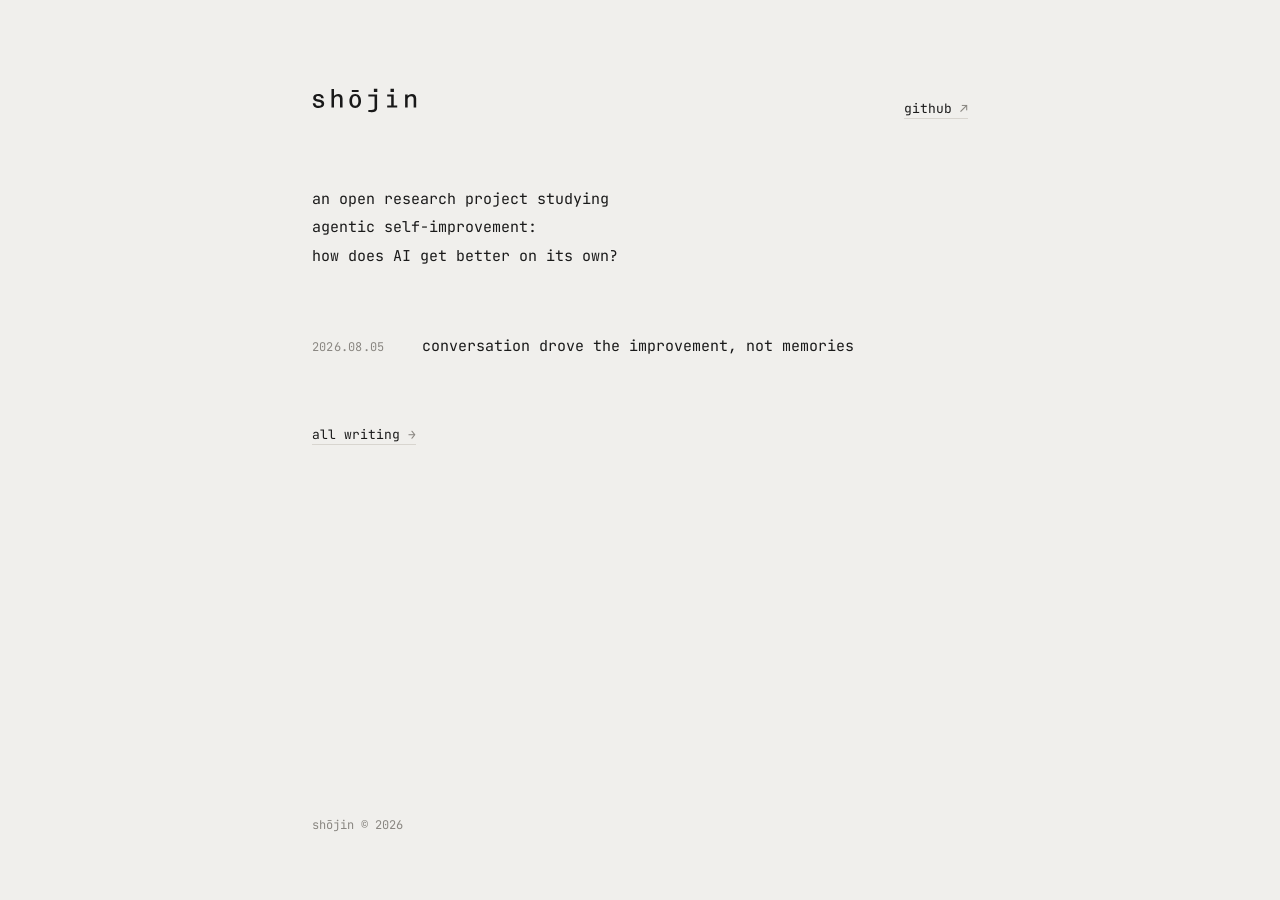
==== index.html @ 6f2c9afb "Replace the wordmark text with the shojin logo SVGs Outlined vector versions of Andrew's Illustrator" ====
<!DOCTYPE html>
<html lang="en">
<head>
<meta charset="utf-8">
<meta name="viewport" content="width=device-width, initial-scale=1">
<title>shōjin</title>
<meta name="description" content="An open research project studying agentic self-improvement: how do AI agents autonomously get better?">
<link rel="preconnect" href="https://fonts.googleapis.com">
<link rel="preconnect" href="https://fonts.gstatic.com" crossorigin>
<link rel="stylesheet" href="https://fonts.googleapis.com/css2?family=JetBrains+Mono:wght@400;700&display=swap">
<link rel="stylesheet" href="style.css?v=4">
</head>
<body>
<div class="page">

  <header>
    <a class="wordmark" href="/"><picture><source srcset="/assets/shojin_dark.svg" media="(prefers-color-scheme: dark)"><img src="/assets/shojin_light.svg" alt="sh&#333;jin"></picture></a>
    <nav><a href="https://github.com/shojin-lab">github <span class="arr">↗</span></a></nav>
  </header>

  <p class="statement">an open research project studying<br>
  agentic self-improvement:<br>
  how does AI get better on its own?</p>

  <ul class="log">
    <li><span class="date">2026.08.05</span><a href="/blog/claude-code-improved-through-conversation-not-memories/">conversation drove the improvement, not memories</a></li>
  </ul>

  <p class="more"><a href="/writing/">all writing <span class="arr">→</span></a></p>

  <footer>shōjin © 2026</footer>

</div>
</body>
</html>
---- style.css ----
/* shōjin — 12a home, 12b archive. Monospace, one statement, a dated log. */
:root {
  --ink: #1a1a1a;
  --paper: #f0efec;
  --muted: #8a8782;
  --rule: #d8d5cf;
}
@media (prefers-color-scheme: dark) {
  :root { --ink: #e8e6e1; --paper: #141413; --muted: #85817a; --rule: #2e2c29; }
}
* { box-sizing: border-box; }
html { -webkit-text-size-adjust: 100%; }
body {
  margin: 0;
  background: var(--paper);
  color: var(--ink);
  font: 15px/1.65 "JetBrains Mono", ui-monospace, "SF Mono", SFMono-Regular, Menlo, Consolas, monospace;
  font-variant-ligatures: none;
}
.page {
  max-width: 720px;
  margin: 0 auto;
  padding: 88px 32px 64px;
  min-height: 100vh;  /* fallback for browsers without dvh */
  min-height: 100dvh;
  display: flex;
  flex-direction: column;
}
header {
  display: flex;
  align-items: baseline;
  justify-content: space-between;
  gap: 24px;
}
.wordmark {
  font-size: 26px;
  font-weight: 700;
  letter-spacing: -0.01em;
  color: var(--ink);
  text-decoration: none;
}
.wordmark img {
  height: 25px;
  width: auto;
  display: block;
}
nav a, .more a {
  font-size: 13px;
  color: var(--ink);
  text-decoration: none;
  border-bottom: 1px solid var(--rule);
  padding-bottom: 1px;
}
nav a:hover, .more a:hover, .log a:hover { border-bottom-color: var(--ink); }
.arr { color: var(--muted); }

.statement {
  margin: 64px 0 0;
  font-size: 15px;
  line-height: 1.9;
}

.log {
  list-style: none;
  margin: 64px 0 0;
  padding: 0;
}
.log li {
  display: flex;
  gap: 28px;
  align-items: baseline;
  margin-bottom: 18px;
}
.log .date {
  flex: none;
  width: 82px;
  font-size: 12px;
  color: var(--muted);
  letter-spacing: 0.02em;
}
.log a {
  color: var(--ink);
  text-decoration: none;
  border-bottom: 1px solid transparent;
}
.archive { margin-top: 88px; }
.archive .date { width: 52px; }
.archive .year {
  display: block;
  font-size: 12px;
  color: var(--muted);
  margin: 40px 0 22px;
}
.archive .year:first-child { margin-top: 0; }

.more { margin: 44px 0 0; }
footer {
  margin-top: auto;   /* sticky: pushed to the bottom of .page */
  padding-top: 120px; /* keeps the gap above it when content is tall */
  font-size: 12px;
  color: var(--muted);
}

@media (max-width: 620px) {
  .page { padding: 56px 22px 48px; }
  .log li { flex-direction: column; gap: 2px; margin-bottom: 22px; }
  .log .date, .archive .date { width: auto; }
  footer { padding-top: 80px; }
}
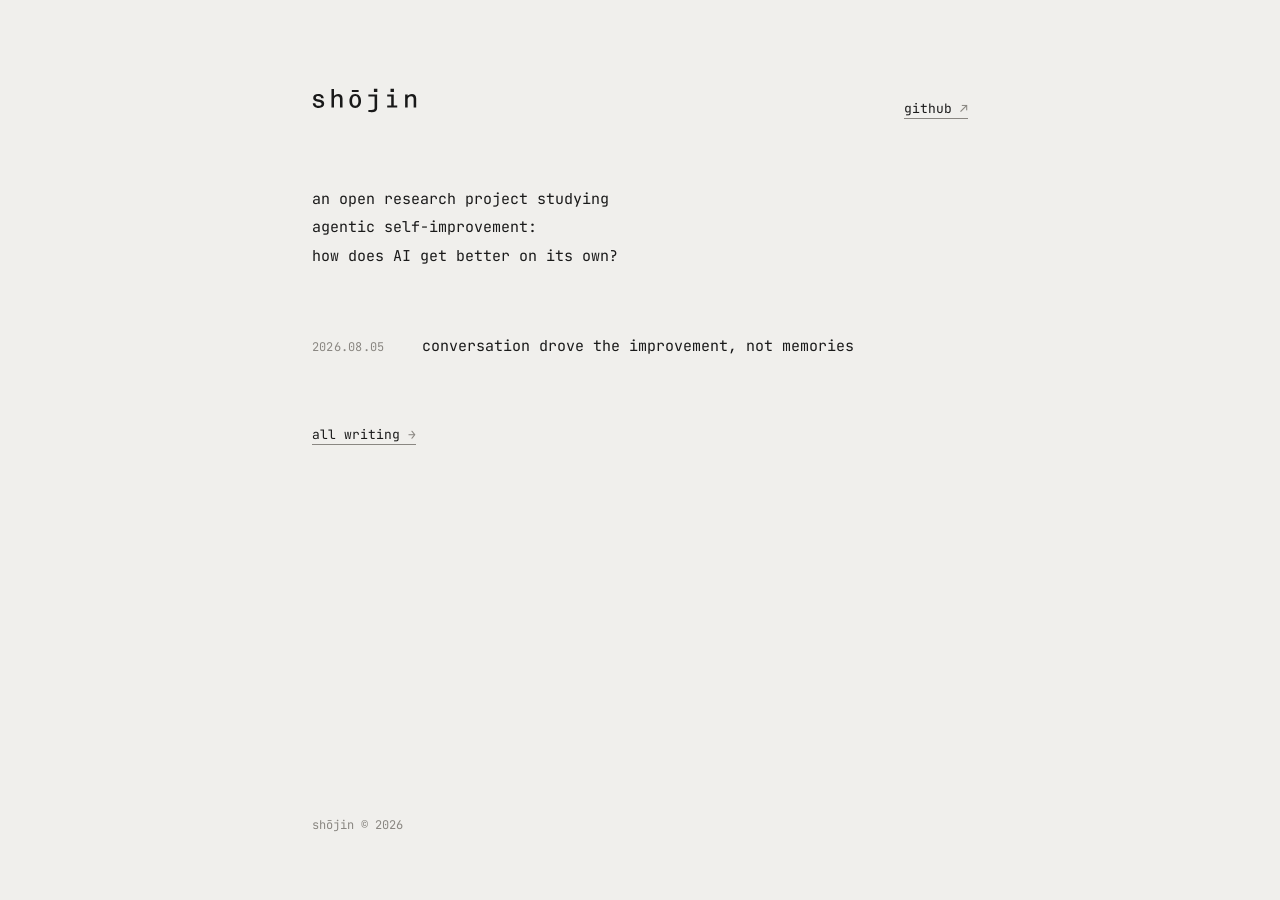
==== commit 82397c8c: "Links: carry the underline in --muted so it reads The link underline was a 1px line in --rule, which" ====
--- a/index.html
+++ b/index.html
@@ -8,7 +8,7 @@
 <link rel="preconnect" href="https://fonts.googleapis.com">
 <link rel="preconnect" href="https://fonts.gstatic.com" crossorigin>
 <link rel="stylesheet" href="https://fonts.googleapis.com/css2?family=JetBrains+Mono:wght@400;700&display=swap">
-<link rel="stylesheet" href="style.css?v=4">
+<link rel="stylesheet" href="style.css?v=5">
 </head>
 <body>
 <div class="page">
--- a/style.css
+++ b/style.css
@@ -44,11 +44,14 @@
   width: auto;
   display: block;
 }
+/* The underline is a hairline, but it carries --muted rather than --rule: --rule is a
+   hairline against the paper (1.3:1) and reads as nothing, while --muted is the tone the
+   dates and the footer already use, so a link is as legible as a datestamp. */
 nav a, .more a {
   font-size: 13px;
   color: var(--ink);
   text-decoration: none;
-  border-bottom: 1px solid var(--rule);
+  border-bottom: 1px solid var(--muted);
   padding-bottom: 1px;
 }
 nav a:hover, .more a:hover, .log a:hover { border-bottom-color: var(--ink); }
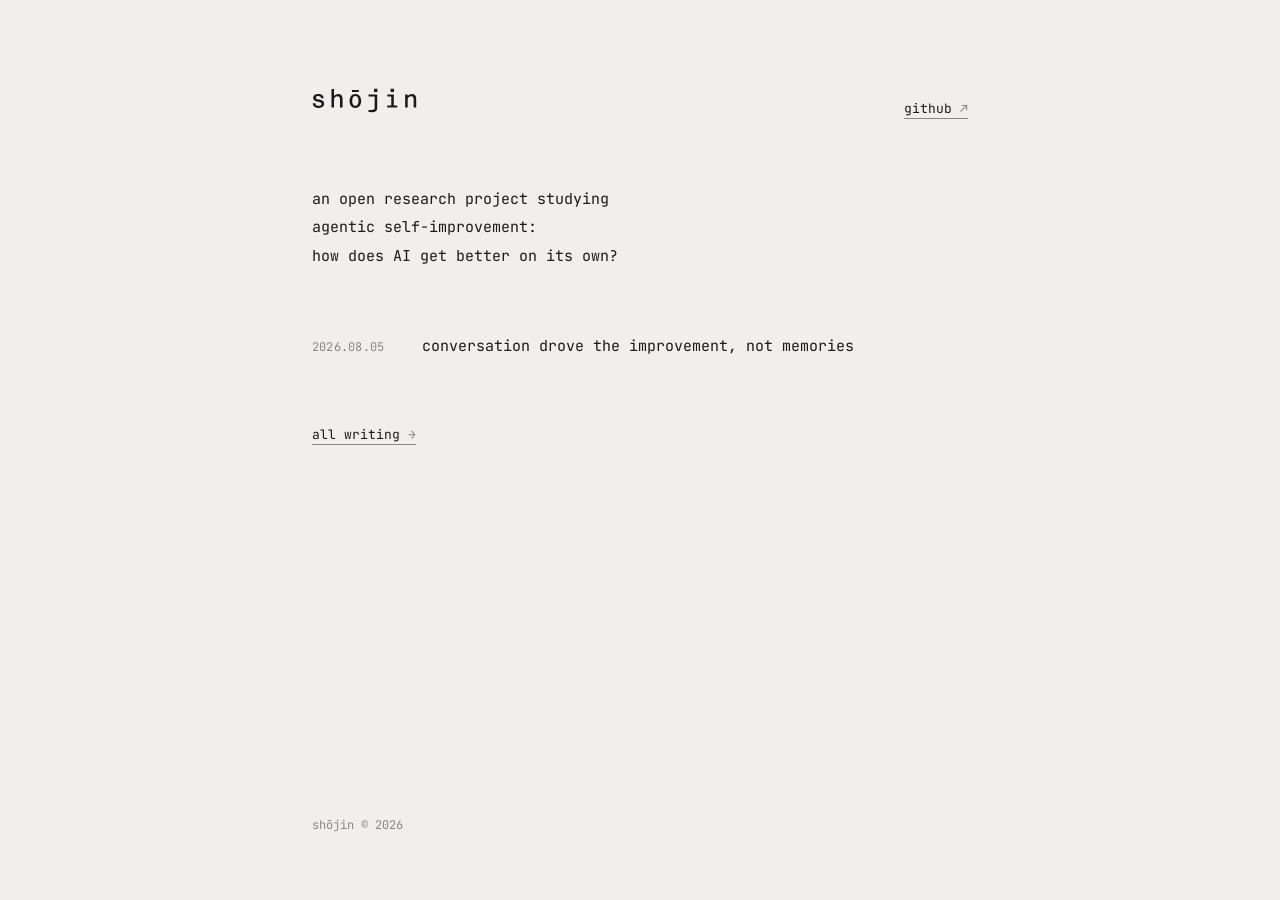
==== commit 75362814: "Social preview: og and twitter tags with the square dark mark Co-Authored-By: Claude Fable 5 <norepl" ====
--- a/index.html
+++ b/index.html
@@ -3,6 +3,15 @@
 <head>
 <meta charset="utf-8">
 <meta name="viewport" content="width=device-width, initial-scale=1">
+<meta property="og:site_name" content="sh&#333;jin">
+<meta property="og:type" content="website">
+<meta property="og:title" content="sh&#333;jin">
+<meta property="og:description" content="An open research project studying agentic self-improvement: how do AI agents autonomously get better?">
+<meta property="og:url" content="https://shojin.dev/">
+<meta property="og:image" content="https://shojin.dev/assets/shojin_social.png">
+<meta property="og:image:width" content="750">
+<meta property="og:image:height" content="750">
+<meta name="twitter:card" content="summary">
 <title>shōjin</title>
 <meta name="description" content="An open research project studying agentic self-improvement: how do AI agents autonomously get better?">
 <link rel="preconnect" href="https://fonts.googleapis.com">
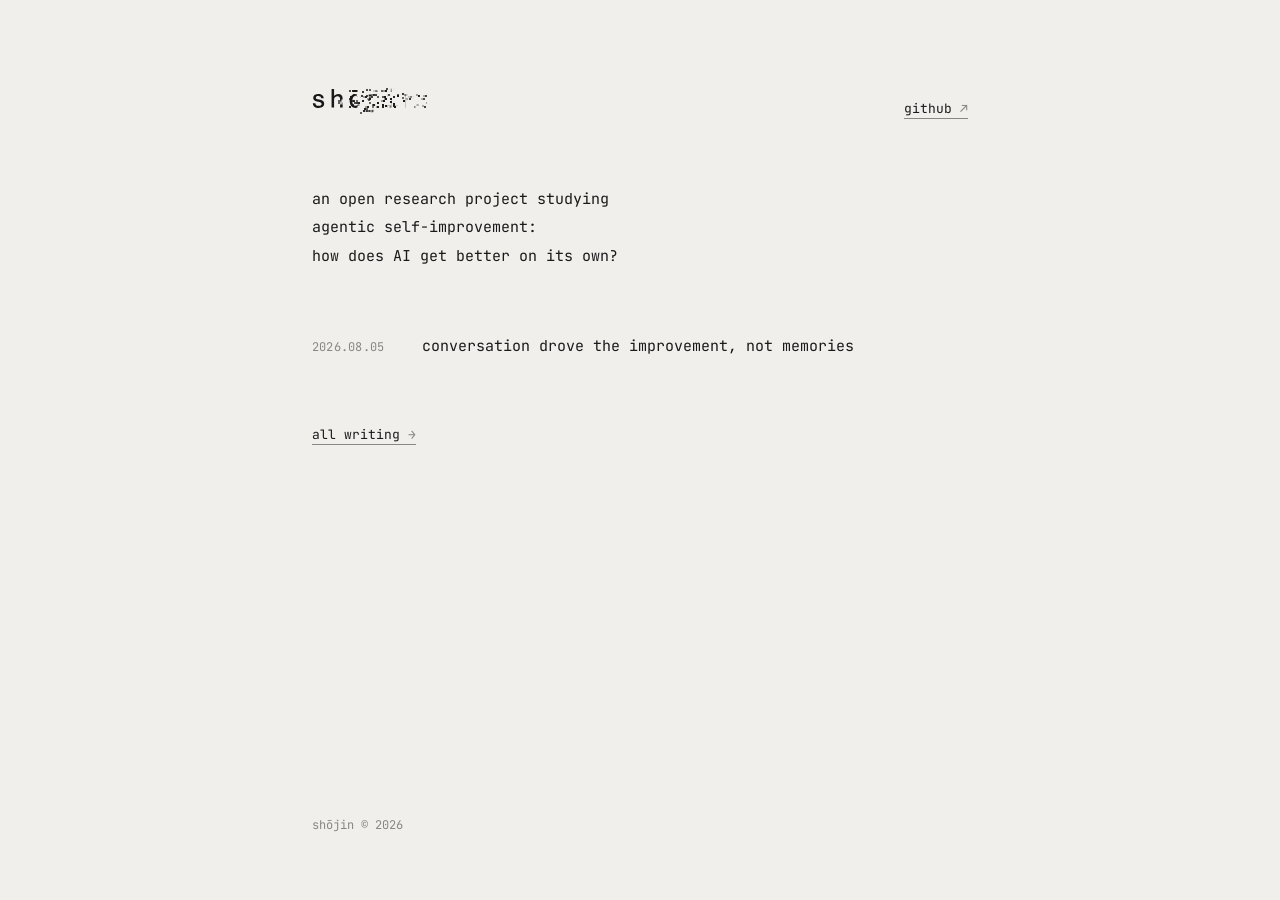
==== commit cb42e6f4: "Digital sand: the wordmark blows apart in a gust and re-gathers The masthead mark is seeded as one g" ====
--- a/index.html
+++ b/index.html
@@ -17,7 +17,7 @@
 <link rel="preconnect" href="https://fonts.googleapis.com">
 <link rel="preconnect" href="https://fonts.gstatic.com" crossorigin>
 <link rel="stylesheet" href="https://fonts.googleapis.com/css2?family=JetBrains+Mono:wght@400;700&display=swap">
-<link rel="stylesheet" href="style.css?v=5">
+<link rel="stylesheet" href="style.css?v=6">
 </head>
 <body>
 <div class="page">
@@ -40,5 +40,6 @@
   <footer>shōjin © 2026</footer>
 
 </div>
+<script src="/sand.js?v=1" defer></script>
 </body>
 </html>
--- a/style.css
+++ b/style.css
@@ -44,6 +44,12 @@
   width: auto;
   display: block;
 }
+/* sand.js lays a grain canvas over the mark. The image stays in flow: it holds the
+   layout and carries the accessible name, and it is what shows with no JS or under
+   reduced motion. The canvas overhangs its box so grains can blow off the mark. */
+.wordmark { position: relative; }
+.wordmark .sand { position: absolute; pointer-events: none; }
+.wordmark.sand-on img { opacity: 0; }
 /* The underline is a hairline, but it carries --muted rather than --rule: --rule is a
    hairline against the paper (1.3:1) and reads as nothing, while --muted is the tone the
    dates and the footer already use, so a link is as legible as a datestamp. */
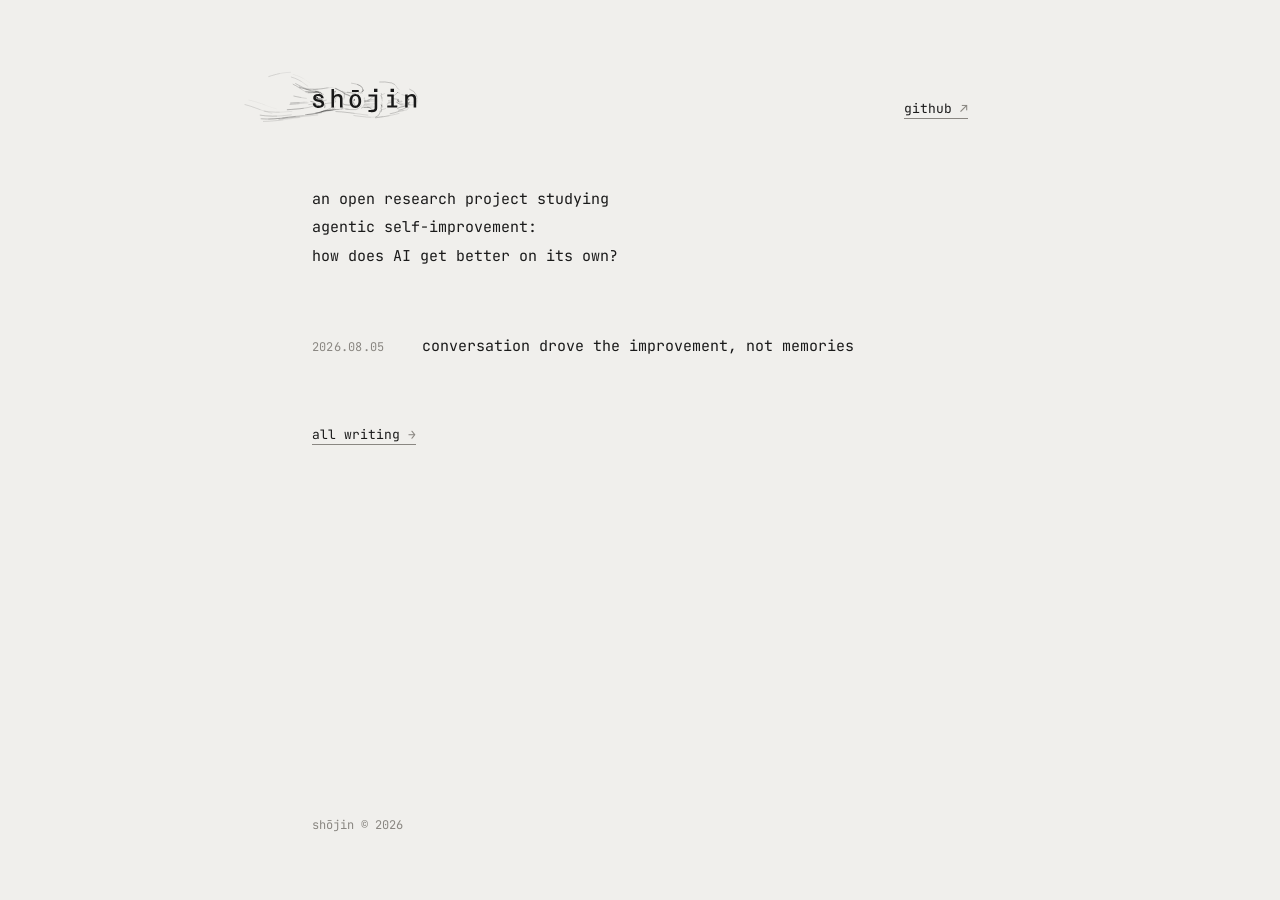
==== commit 6cd9b3da: "Sand: the letters generate the wind and stand in it, and never erode The wordmark no longer comes ap" ====
--- a/index.html
+++ b/index.html
@@ -17,7 +17,7 @@
 <link rel="preconnect" href="https://fonts.googleapis.com">
 <link rel="preconnect" href="https://fonts.gstatic.com" crossorigin>
 <link rel="stylesheet" href="https://fonts.googleapis.com/css2?family=JetBrains+Mono:wght@400;700&display=swap">
-<link rel="stylesheet" href="style.css?v=6">
+<link rel="stylesheet" href="style.css?v=7">
 </head>
 <body>
 <div class="page">
@@ -40,6 +40,6 @@
   <footer>shōjin © 2026</footer>
 
 </div>
-<script src="/sand.js?v=1" defer></script>
+<script src="/sand.js?v=2" defer></script>
 </body>
 </html>
--- a/style.css
+++ b/style.css
@@ -44,12 +44,13 @@
   width: auto;
   display: block;
 }
-/* sand.js lays a grain canvas over the mark. The image stays in flow: it holds the
-   layout and carries the accessible name, and it is what shows with no JS or under
-   reduced motion. The canvas overhangs its box so grains can blow off the mark. */
-.wordmark { position: relative; }
-.wordmark .sand { position: absolute; pointer-events: none; }
-.wordmark.sand-on img { opacity: 0; }
+/* sand.js lays a wisp canvas *under* the mark. The image is untouched: it holds the
+   layout, carries the accessible name, is what shows with no JS or under reduced
+   motion, and stays exactly as crisp as the browser draws the SVG. The z-index on the
+   anchor makes it a stacking context, so the canvas can sit behind the image and still
+   be above the page background; it overhangs its box so wisps can stream off downwind. */
+.wordmark { position: relative; z-index: 0; }
+.wordmark .sand { position: absolute; z-index: -1; pointer-events: none; }
 /* The underline is a hairline, but it carries --muted rather than --rule: --rule is a
    hairline against the paper (1.3:1) and reads as nothing, while --muted is the tone the
    dates and the footer already use, so a link is as legible as a datestamp. */
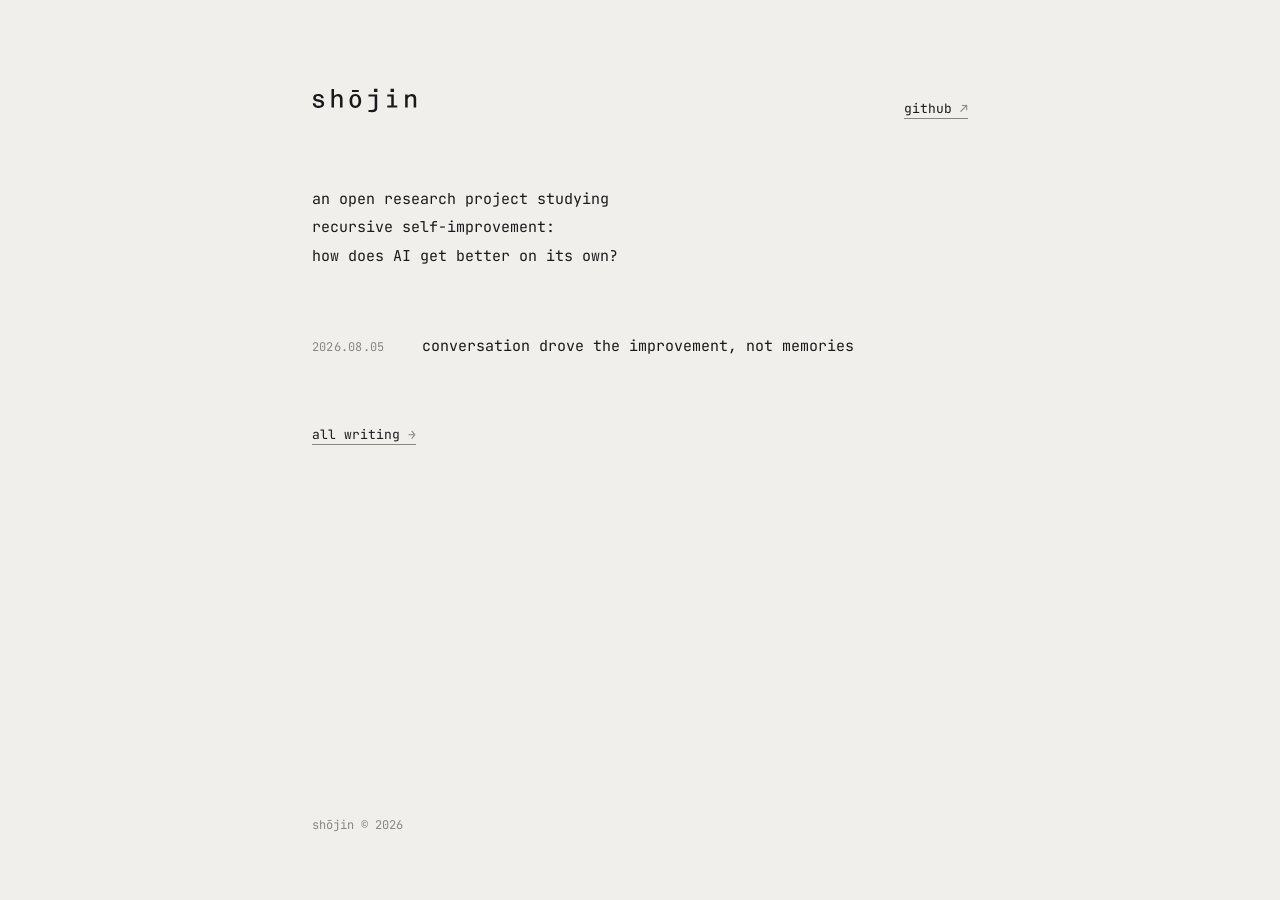
==== commit a0725ce2: "Tagline: recursive self-improvement, aligning with the literature's term Co-Authored-By: Claude Opus" ====
--- a/index.html
+++ b/index.html
@@ -6,18 +6,18 @@
 <meta property="og:site_name" content="sh&#333;jin">
 <meta property="og:type" content="website">
 <meta property="og:title" content="sh&#333;jin">
-<meta property="og:description" content="An open research project studying agentic self-improvement: how do AI agents autonomously get better?">
+<meta property="og:description" content="An open research project studying recursive self-improvement: how do AI agents autonomously get better?">
 <meta property="og:url" content="https://shojin.dev/">
 <meta property="og:image" content="https://shojin.dev/assets/shojin_social.png">
 <meta property="og:image:width" content="750">
 <meta property="og:image:height" content="750">
 <meta name="twitter:card" content="summary">
 <title>shōjin</title>
-<meta name="description" content="An open research project studying agentic self-improvement: how do AI agents autonomously get better?">
+<meta name="description" content="An open research project studying recursive self-improvement: how do AI agents autonomously get better?">
 <link rel="preconnect" href="https://fonts.googleapis.com">
 <link rel="preconnect" href="https://fonts.gstatic.com" crossorigin>
 <link rel="stylesheet" href="https://fonts.googleapis.com/css2?family=JetBrains+Mono:wght@400;700&display=swap">
-<link rel="stylesheet" href="style.css?v=7">
+<link rel="stylesheet" href="style.css?v=5">
 </head>
 <body>
 <div class="page">
@@ -28,7 +28,7 @@
   </header>
 
   <p class="statement">an open research project studying<br>
-  agentic self-improvement:<br>
+  recursive self-improvement:<br>
   how does AI get better on its own?</p>
 
   <ul class="log">
@@ -40,6 +40,5 @@
   <footer>shōjin © 2026</footer>
 
 </div>
-<script src="/sand.js?v=2" defer></script>
 </body>
 </html>
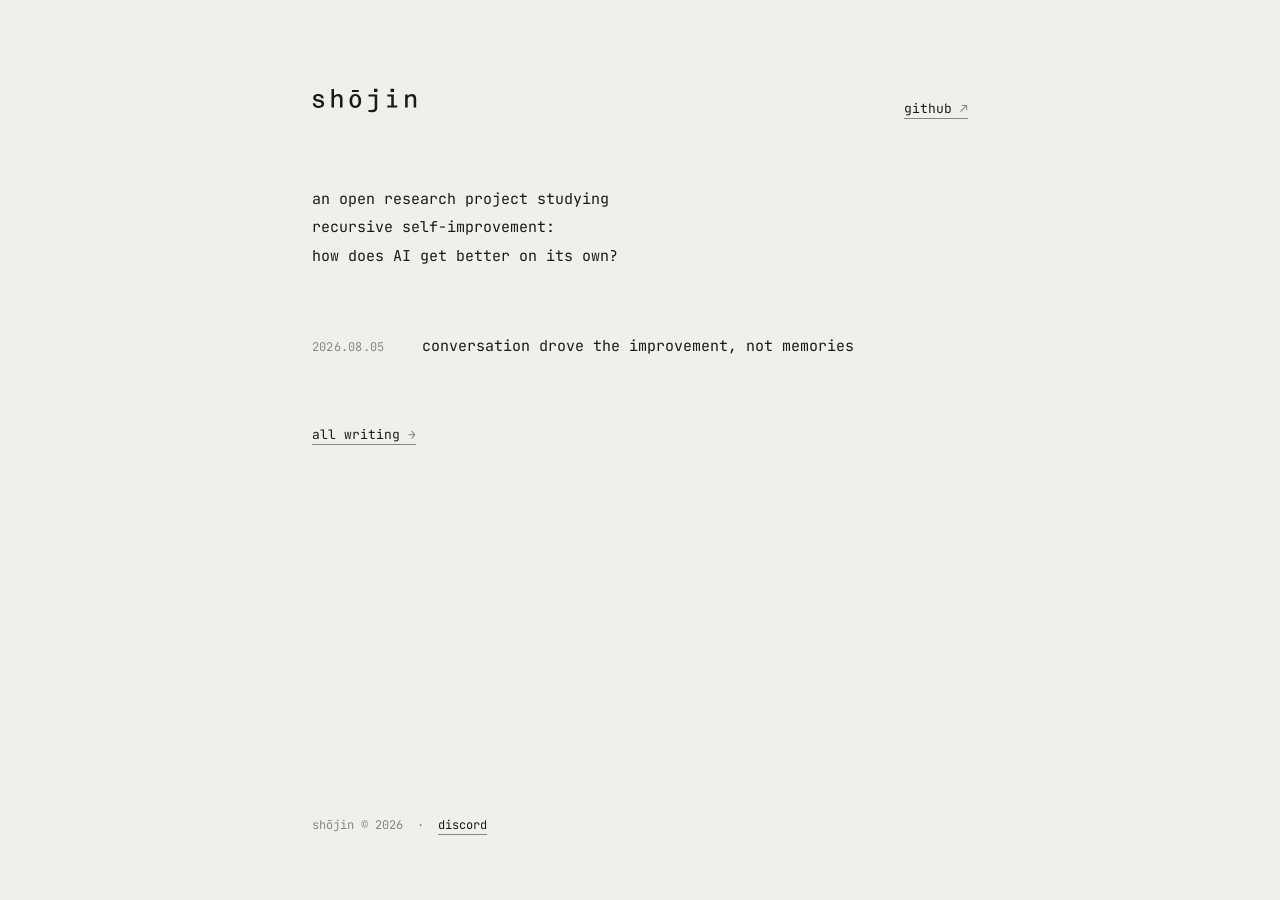
==== commit 67fc7e95: "Site: the Discord invite in every footer, and a discussion section on the post Every page footer now" ====
--- a/index.html
+++ b/index.html
@@ -17,7 +17,7 @@
 <link rel="preconnect" href="https://fonts.googleapis.com">
 <link rel="preconnect" href="https://fonts.gstatic.com" crossorigin>
 <link rel="stylesheet" href="https://fonts.googleapis.com/css2?family=JetBrains+Mono:wght@400;700&display=swap">
-<link rel="stylesheet" href="style.css?v=5">
+<link rel="stylesheet" href="style.css?v=6">
 </head>
 <body>
 <div class="page">
@@ -37,7 +37,7 @@
 
   <p class="more"><a href="/writing/">all writing <span class="arr">→</span></a></p>
 
-  <footer>shōjin © 2026</footer>
+  <footer>shōjin © 2026 &nbsp;&middot;&nbsp; <a href="https://discord.gg/cRmZYt5smz">discord</a></footer>
 
 </div>
 </body>
--- a/style.css
+++ b/style.css
@@ -44,13 +44,6 @@
   width: auto;
   display: block;
 }
-/* sand.js lays a wisp canvas *under* the mark. The image is untouched: it holds the
-   layout, carries the accessible name, is what shows with no JS or under reduced
-   motion, and stays exactly as crisp as the browser draws the SVG. The z-index on the
-   anchor makes it a stacking context, so the canvas can sit behind the image and still
-   be above the page background; it overhangs its box so wisps can stream off downwind. */
-.wordmark { position: relative; z-index: 0; }
-.wordmark .sand { position: absolute; z-index: -1; pointer-events: none; }
 /* The underline is a hairline, but it carries --muted rather than --rule: --rule is a
    hairline against the paper (1.3:1) and reads as nothing, while --muted is the tone the
    dates and the footer already use, so a link is as legible as a datestamp. */
@@ -110,6 +103,16 @@
   font-size: 12px;
   color: var(--muted);
 }
+/* Same hairline treatment as the nav, minus the size: the footer sets 12px and the link
+   inherits it, so the line stays one weight. Without this the browser default takes
+   over, which is blue on paper and unreadable blue on the dark ground. */
+footer a {
+  color: var(--ink);
+  text-decoration: none;
+  border-bottom: 1px solid var(--muted);
+  padding-bottom: 1px;
+}
+footer a:hover { border-bottom-color: var(--ink); }
 
 @media (max-width: 620px) {
   .page { padding: 56px 22px 48px; }
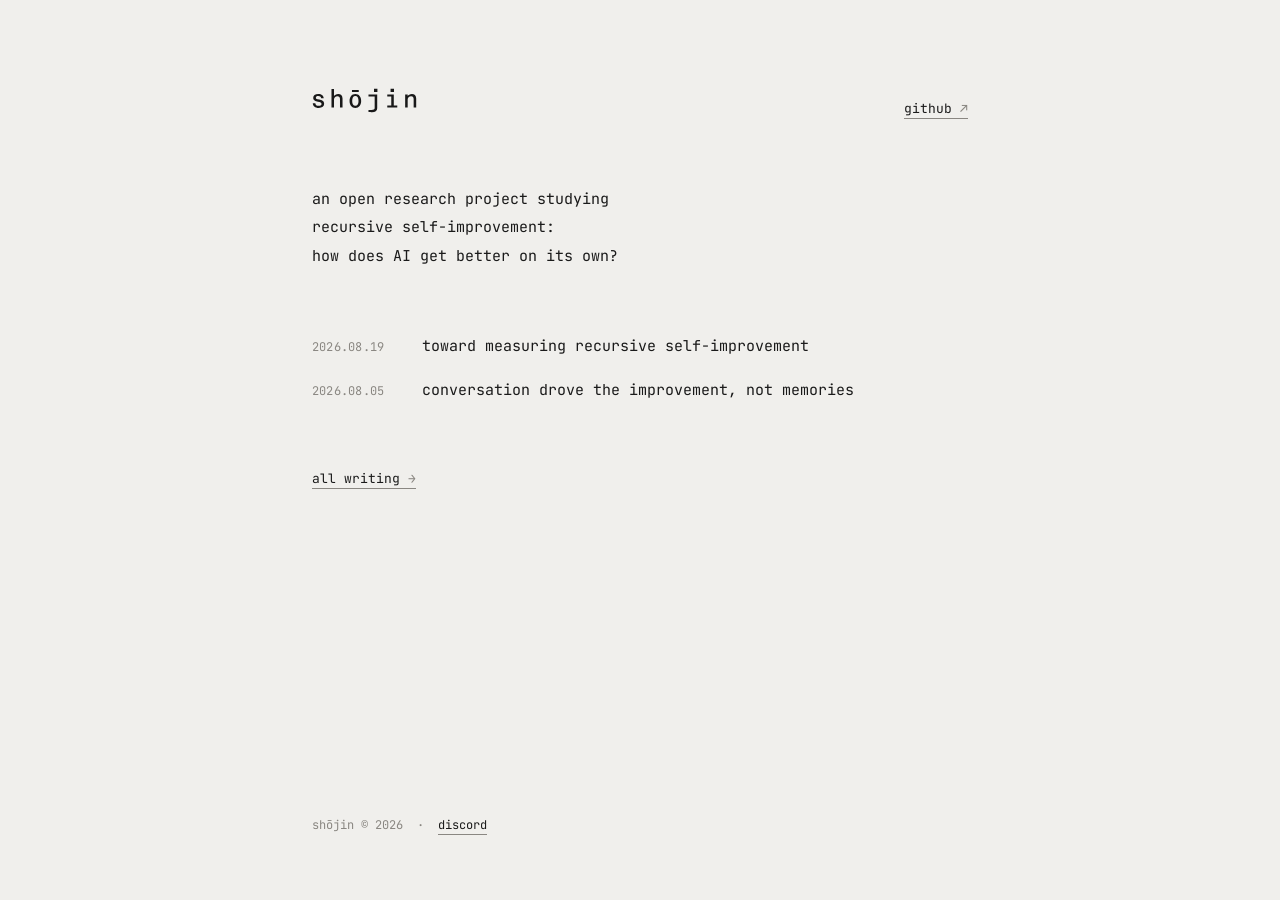
==== commit 99e32949: "Site: the newest post on the homepage log The post shipped with its archive entry in writing/, but t" ====
--- a/index.html
+++ b/index.html
@@ -32,6 +32,7 @@
   how does AI get better on its own?</p>
 
   <ul class="log">
+    <li><span class="date">2026.08.19</span><a href="/blog/toward-measuring-recursive-self-improvement/">toward measuring recursive self-improvement</a></li>
     <li><span class="date">2026.08.05</span><a href="/blog/claude-code-improved-through-conversation-not-memories/">conversation drove the improvement, not memories</a></li>
   </ul>
 
